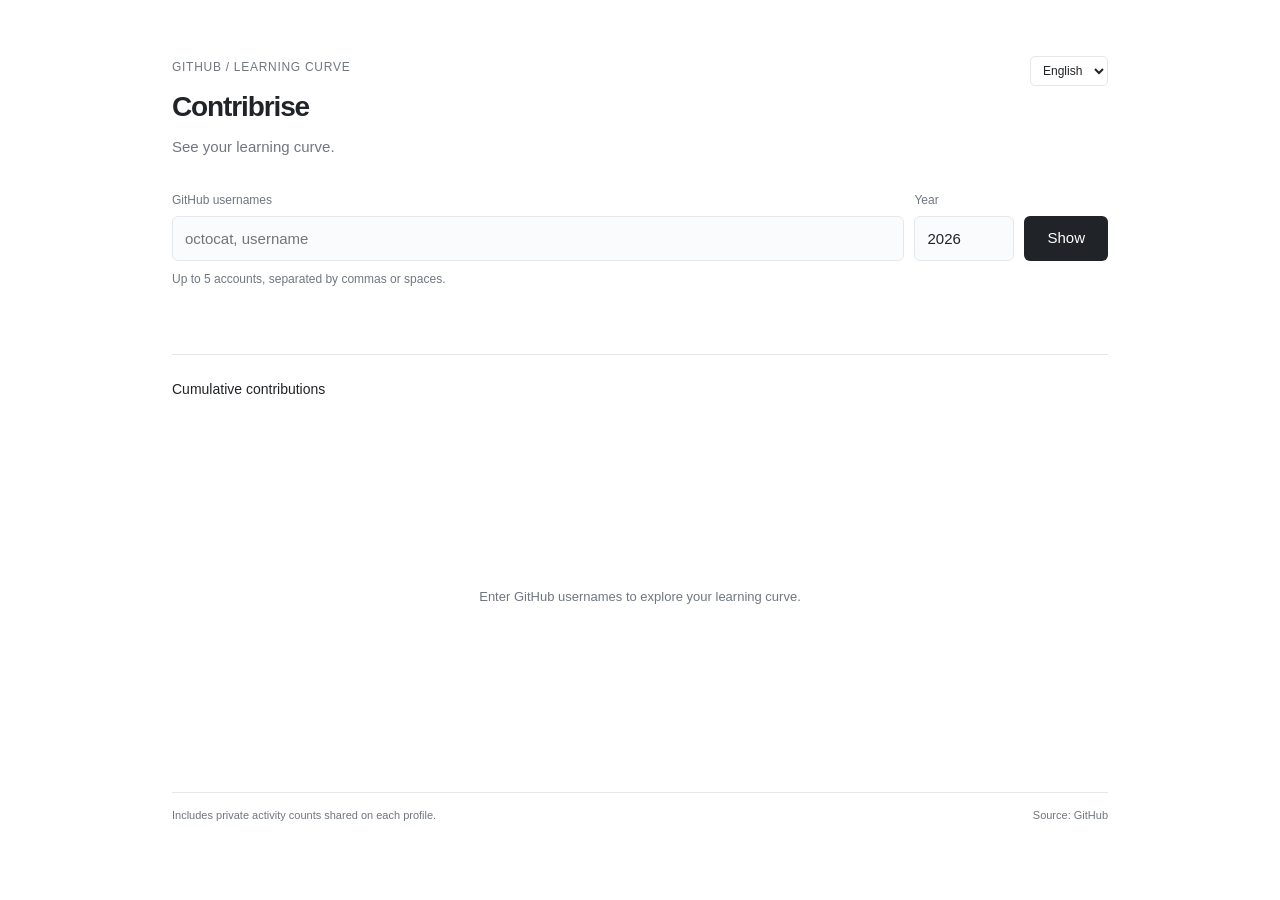
==== index.html @ bc26c944 "Create Contribrise learning curve viewer" ====
<!doctype html>
<html lang="ja">
  <head>
    <meta charset="utf-8" />
    <meta name="viewport" content="width=device-width, initial-scale=1" />
    <title>Contribrise — See your learning curve.</title>

    <link rel="stylesheet" href="/style.css" />
  </head>
  <body>
    <main>
      <header>
        <div class="header-row">
          <p class="eyebrow">GITHUB / LEARNING CURVE</p>
          <select id="language" aria-label="Language / 言語">
            <option value="ja">日本語</option>
            <option value="en">English</option>
          </select>
        </div>
        <h1>Contribrise</h1>
        <p data-i18n="subtitle">学びの軌跡を、見える形に。</p>
      </header>
      <form id="form" novalidate>
        <div class="inputs">
          <div class="user-field">
            <label for="users" data-i18n="users">GitHubユーザー名</label
            ><input
              id="users"
              name="users"
              placeholder="octocat, username"
              autocomplete="off"
              spellcheck="false"
              required
              aria-describedby="hint"
            />
          </div>
          <div class="year-field">
            <label for="year" data-i18n="year">年</label
            ><input id="year" name="year" type="number" min="2008" required />
          </div>
          <button class="submit" id="submit" type="submit">表示</button>
        </div>
        <p id="hint" class="hint" data-i18n="hint">
          カンマ・空白で区切って最大5アカウント。
        </p>
      </form>
      <div id="status" role="status" aria-live="polite"></div>
      <div class="chart-heading">
        <h2 data-i18n="chartTitle">累積Contributions</h2>
        <span id="period"></span>
      </div>
      <div id="legend" aria-label="比較アカウント"></div>
      <div id="chart">
        <div class="empty">
          GitHubユーザー名を入力して、学びの軌跡を見てみましょう。
        </div>
        <div id="tooltip" role="tooltip" hidden></div>
      </div>
      <footer>
        <span data-i18n="privateNote"
          >非公開活動は、プロフィールで件数が公開されている分を含みます。</span
        >
        <span id="updated"
          >出典:
          <a href="https://github.com" target="_blank" rel="noreferrer"
            >GitHub</a
          ></span
        >
      </footer>
    </main>

    <script src="/app.js" defer></script>
  </body>
</html>
---- style.css ----
:root {
  color-scheme: light dark;
  --bg: light-dark(#fff, #151719);
  --fg: light-dark(#202327, #e7eaee);
  --muted: light-dark(#707780, #a0a8b1);
  --line: light-dark(#e5e8eb, #34393f);
  --field: light-dark(#fafbfc, #1d2024);
  --blue: light-dark(#2276c9, #71b6ff);
  --orange: light-dark(#bd6b22, #efa65e);
  --green: light-dark(#24814f, #6ac68c);
  --purple: light-dark(#8258b7, #b19ae5);
  --red: light-dark(#c44f65, #ef8597);
}
* {
  box-sizing: border-box;
}
body {
  margin: 0;
  background: var(--bg);
  color: var(--fg);
  font:
    15px/1.5 -apple-system,
    BlinkMacSystemFont,
    "Segoe UI",
    "Yu Gothic UI",
    sans-serif;
}
main {
  max-width: 1000px;
  margin: 0 auto;
  padding: 56px 32px 28px;
}
header {
  margin-bottom: 32px;
}
.eyebrow {
  color: var(--muted);
  font-size: 12px;
  letter-spacing: 0.06em;
  margin: 0 0 8px;
}
h1 {
  font-size: 28px;
  letter-spacing: -0.04em;
  font-weight: 600;
  margin: 0;
}
p {
  margin: 8px 0 0;
  color: var(--muted);
}
label {
  display: block;
  font-size: 12px;
  color: var(--muted);
  margin-bottom: 7px;
}
.inputs {
  display: flex;
  gap: 10px;
  align-items: flex-end;
}
.user-field {
  flex: 1;
  min-width: 0;
}
.year-field {
  width: 100px;
}
input,
button {
  font: inherit;
  border-radius: 6px;
}
input {
  width: 100%;
  padding: 11px 12px;
  height: 45px;
  border: 1px solid var(--line);
  background: var(--field);
  color: var(--fg);
}
input:focus {
  outline: 2px solid var(--blue);
  outline-offset: 1px;
}
button {
  cursor: pointer;
}
button:focus-visible,
a:focus-visible {
  outline: 2px solid var(--blue);
  outline-offset: 3px;
}
.submit {
  border: 0;
  background: var(--fg);
  color: var(--bg);
  height: 45px;
  padding: 0 23px;
  white-space: nowrap;
}
.submit:disabled {
  opacity: 0.6;
  cursor: wait;
}
.hint {
  font-size: 12px;
  margin-top: 9px;
}
#status {
  font-size: 13px;
  min-height: 20px;
  margin-top: 14px;
}
#status.error {
  color: var(--red);
}
.chart-heading {
  display: flex;
  justify-content: space-between;
  gap: 10px;
  align-items: baseline;
  flex-wrap: wrap;
  margin-top: 32px;
  border-top: 1px solid var(--line);
  padding-top: 24px;
}
h2 {
  font-size: 14px;
  font-weight: 500;
  margin: 0;
}
#period {
  font-size: 12px;
  color: var(--muted);
}
#legend {
  display: flex;
  flex-wrap: wrap;
  gap: 12px 24px;
  margin: 16px 0 6px;
}
#legend button {
  display: flex;
  align-items: center;
  gap: 7px;
  padding: 3px 0;
  background: none;
  border: 0;
  color: var(--fg);
  font-size: 12px;
  min-height: 32px;
}
#legend button[aria-pressed="false"] {
  opacity: 0.4;
}
.swatch {
  width: 22px;
  border-top: 2px solid var(--series);
}
.total {
  font-variant-numeric: tabular-nums;
  margin-left: 3px;
}
#chart {
  position: relative;
  min-height: 360px;
}
#chart svg {
  display: block;
  max-width: 100%;
  overflow: visible;
}
#chart svg text {
  font-size: 12px;
  fill: var(--muted);
}
#chart .axis-title {
  fill: var(--muted);
}
#tooltip {
  position: absolute;
  pointer-events: none;
  background: var(--bg);
  color: var(--fg);
  border: 1px solid var(--line);
  border-radius: 5px;
  padding: 10px 12px;
  font-size: 12px;
  box-shadow: 0 3px 14px #00000012;
  z-index: 2;
  min-width: 180px;
}
#tooltip .tip-date {
  color: var(--muted);
  margin-bottom: 7px;
}
#tooltip .tip-row {
  display: flex;
  justify-content: space-between;
  gap: 20px;
  line-height: 1.8;
}
#tooltip .tip-row strong {
  font-weight: 500;
  font-variant-numeric: tabular-nums;
}
footer {
  display: flex;
  justify-content: space-between;
  flex-wrap: wrap;
  gap: 8px;
  border-top: 1px solid var(--line);
  margin-top: 10px;
  padding-top: 14px;
  color: var(--muted);
  font-size: 11px;
}
a {
  color: inherit;
  text-decoration: none;
}
a:hover {
  text-decoration: underline;
}
.empty {
  display: grid;
  place-items: center;
  min-height: 350px;
  color: var(--muted);
  font-size: 13px;
  text-align: center;
}
.sr-only {
  position: absolute;
  width: 1px;
  height: 1px;
  padding: 0;
  overflow: hidden;
  clip: rect(0, 0, 0, 0);
  white-space: nowrap;
  border: 0;
}
@media (max-width: 600px) {
  main {
    padding: 28px 18px;
  }
  header {
    margin-bottom: 24px;
  }
  .inputs {
    flex-wrap: wrap;
  }
  .user-field {
    flex-basis: 100%;
  }
  .year-field {
    flex: 1;
  }
  .submit {
    min-width: 90px;
  }
  h1 {
    font-size: 25px;
  }
  .chart-heading {
    margin-top: 22px;
  }
  #legend {
    gap: 5px 18px;
  }
  #tooltip {
    max-width: calc(100% - 8px);
  }
}
.header-row {
  display: flex;
  align-items: center;
  justify-content: space-between;
  gap: 12px;
}
.header-row select {
  font: inherit;
  font-size: 12px;
  color: var(--fg);
  background: var(--bg);
  border: 1px solid var(--line);
  border-radius: 5px;
  padding: 6px 8px;
  max-width: 110px;
}
.header-row select:focus-visible {
  outline: 2px solid var(--blue);
  outline-offset: 2px;
}
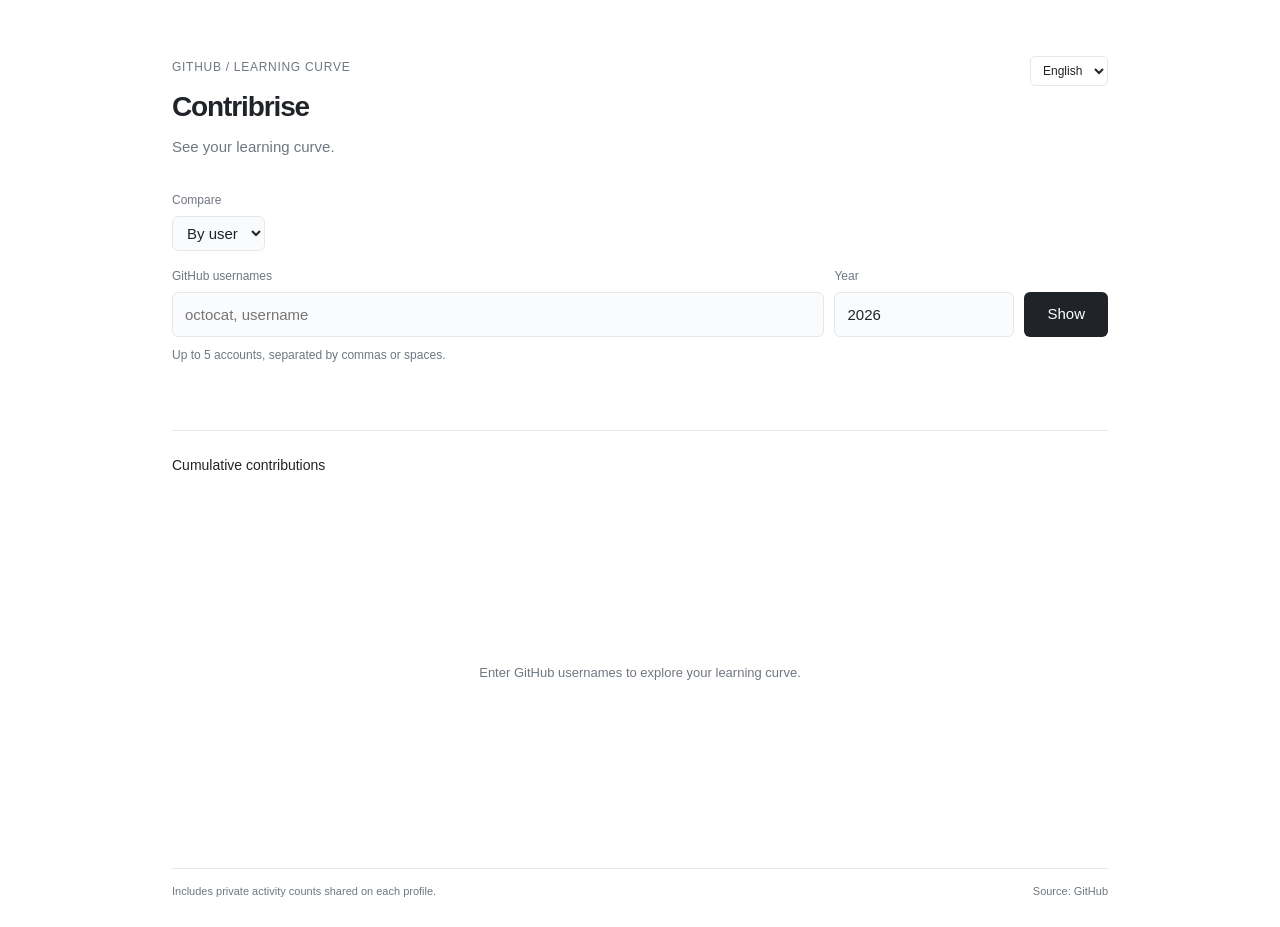
==== commit 1be514f9: "Compare yearly contributions with automatic dual axes" ====
--- a/index.html
+++ b/index.html
@@ -21,6 +21,11 @@
         <p data-i18n="subtitle">学びの軌跡を、見える形に。</p>
       </header>
       <form id="form" novalidate>
+        <label for="mode" data-i18n="compare">比較</label>
+        <select id="mode">
+          <option value="users" data-i18n="compareUsers">ユーザー別</option>
+          <option value="years" data-i18n="compareYears">年別</option>
+        </select>
         <div class="inputs">
           <div class="user-field">
             <label for="users" data-i18n="users">GitHubユーザー名</label
@@ -36,7 +41,7 @@
           </div>
           <div class="year-field">
             <label for="year" data-i18n="year">年</label
-            ><input id="year" name="year" type="number" min="2008" required />
+            ><input id="year" name="year" type="text" required />
           </div>
           <button class="submit" id="submit" type="submit">表示</button>
         </div>
--- a/style.css
+++ b/style.css
@@ -65,7 +65,20 @@
   min-width: 0;
 }
 .year-field {
-  width: 100px;
+  width: 180px;
+}
+#mode {
+  font: inherit;
+  color: var(--fg);
+  background: var(--field);
+  border: 1px solid var(--line);
+  border-radius: 6px;
+  padding: 7px 10px;
+  margin-bottom: 16px;
+}
+#mode:focus-visible {
+  outline: 2px solid var(--blue);
+  outline-offset: 2px;
 }
 input,
 button {
